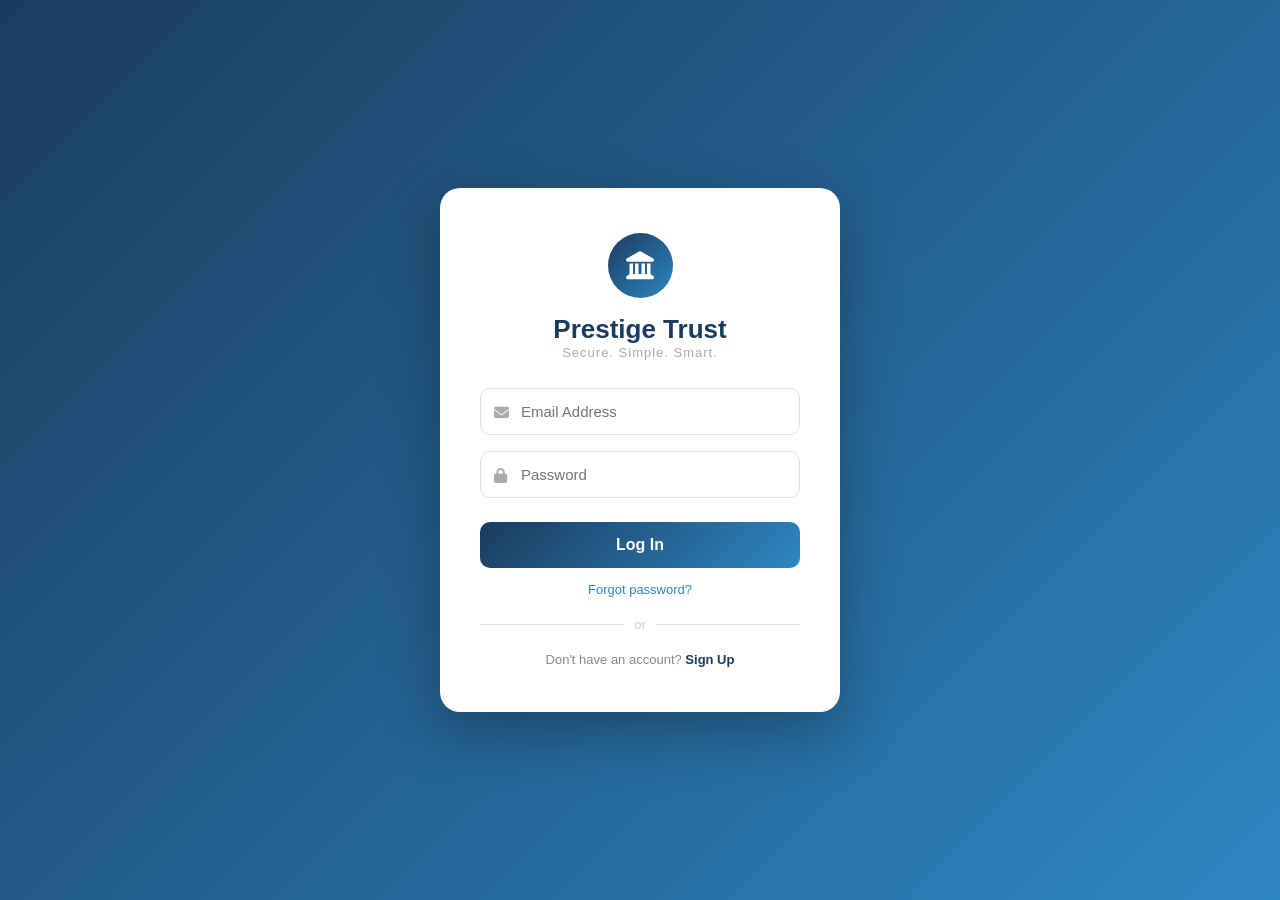
==== index.html @ bafa7035 "add all pages to root" ====
<!DOCTYPE html>
<html>
  <head>
    <title>Prestige Trust</title>
    <link rel="stylesheet" href="https://cdnjs.cloudflare.com/ajax/libs/font-awesome/6.5.0/css/all.min.css">
    <link rel="stylesheet" href="style.css">
  </head>
  <body>

    <div class="container">
      <div class="login-card">

        <div class="logo">
          <i class="fas fa-landmark"></i>
        </div>

        <h1 class="bank-name">Prestige Trust</h1>
        <p class="tagline">Secure. Simple. Smart.</p>

        <div class="input-wrapper">
          <i class="fas fa-envelope input-icon"></i>
          <input type="text" placeholder="Email Address" class="input-field">
        </div>

        <div class="input-wrapper">
          <i class="fas fa-lock input-icon"></i>
          <input type="password" placeholder="Password" class="input-field">
        </div>

        <button class="login-btn" onclick="window.location.href='dashboard.html'">Log In</button>

        <p class="forgot">Forgot password?</p>

        <div class="divider">
          <span>or</span>
        </div>

        <p class="signup">Don't have an account? <span class="signup-link">Sign Up</span></p>

      </div>
    </div>

  </body>
</html>
---- style.css ----
* {
  margin: 0;
  padding: 0;
  box-sizing: border-box;
  font-family: 'Segoe UI', sans-serif;
}

body {
  background: linear-gradient(135deg, #1a3c5e, #2e86c1);
  display: flex;
  justify-content: center;
  align-items: center;
  height: 100vh;
}

.container {
  width: 100%;
  display: flex;
  justify-content: center;
}

.login-card {
  background-color: white;
  padding: 45px 40px;
  border-radius: 20px;
  box-shadow: 0 20px 60px rgba(0, 0, 0, 0.3);
  width: 400px;
  text-align: center;
}

.logo {
  background: linear-gradient(135deg, #1a3c5e, #2e86c1);
  width: 65px;
  height: 65px;
  border-radius: 50%;
  display: flex;
  justify-content: center;
  align-items: center;
  margin: 0 auto 16px;
}

.logo i {
  color: white;
  font-size: 28px;
}

.bank-name {
  font-size: 26px;
  color: #1a3c5e;
  font-weight: 700;
}

.tagline {
  color: #aaa;
  margin-bottom: 28px;
  font-size: 13px;
  letter-spacing: 1px;
}

.input-wrapper {
  position: relative;
  margin-bottom: 16px;
}

.input-icon {
  position: absolute;
  left: 14px;
  top: 50%;
  transform: translateY(-50%);
  color: #aaa;
  font-size: 15px;
}

.input-field {
  width: 100%;
  padding: 14px 14px 14px 40px;
  border: 1px solid #e0e0e0;
  border-radius: 10px;
  font-size: 15px;
  outline: none;
  transition: border 0.3s;
}

.input-field:focus {
  border-color: #2e86c1;
}

.login-btn {
  width: 100%;
  padding: 14px;
  background: linear-gradient(135deg, #1a3c5e, #2e86c1);
  color: white;
  border: none;
  border-radius: 10px;
  font-size: 16px;
  font-weight: 600;
  cursor: pointer;
  margin-top: 8px;
  transition: opacity 0.3s;
}

.login-btn:hover {
  opacity: 0.9;
}

.forgot {
  margin-top: 14px;
  color: #2e86c1;
  font-size: 13px;
  cursor: pointer;
}

.forgot:hover {
  text-decoration: underline;
}

.divider {
  display: flex;
  align-items: center;
  margin: 20px 0;
  color: #ccc;
  font-size: 13px;
}

.divider::before,
.divider::after {
  content: '';
  flex: 1;
  height: 1px;
  background: #e0e0e0;
}

.divider span {
  padding: 0 10px;
}

.signup {
  font-size: 13px;
  color: #888;
}

.signup-link {
  color: #1a3c5e;
  font-weight: 700;
  cursor: pointer;
}

.signup-link:hover {
  text-decoration: underline;
}
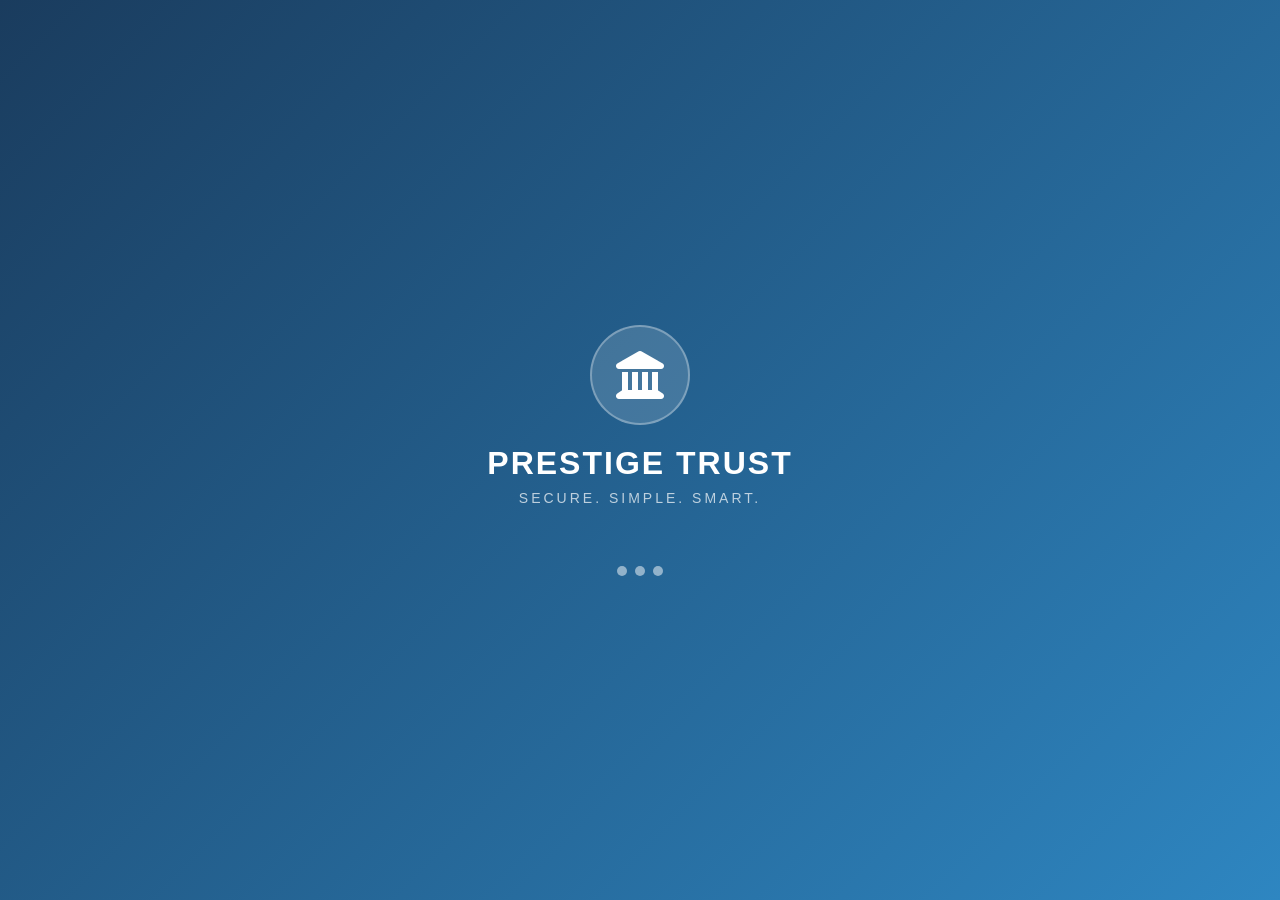
==== commit bfa77559: "premium UI upgrade" ====
--- a/index.html
+++ b/index.html
@@ -2,43 +2,119 @@
 <html>
   <head>
     <title>Prestige Trust</title>
+    <meta name="viewport" content="width=device-width, initial-scale=1.0">
     <link rel="stylesheet" href="https://cdnjs.cloudflare.com/ajax/libs/font-awesome/6.5.0/css/all.min.css">
-    <link rel="stylesheet" href="style.css">
+    <style>
+      * {
+        margin: 0;
+        padding: 0;
+        box-sizing: border-box;
+        font-family: 'Segoe UI', sans-serif;
+      }
+
+      body {
+        background: linear-gradient(135deg, #1a3c5e, #2e86c1);
+        display: flex;
+        justify-content: center;
+        align-items: center;
+        height: 100vh;
+        flex-direction: column;
+      }
+
+      .logo-wrapper {
+        display: flex;
+        flex-direction: column;
+        align-items: center;
+        animation: popIn 0.6s ease;
+      }
+
+      .logo-circle {
+        width: 100px;
+        height: 100px;
+        background: rgba(255,255,255,0.15);
+        border-radius: 50%;
+        display: flex;
+        justify-content: center;
+        align-items: center;
+        margin-bottom: 20px;
+        border: 2px solid rgba(255,255,255,0.3);
+      }
+
+      .logo-circle i {
+        font-size: 48px;
+        color: white;
+      }
+
+      .bank-name {
+        font-size: 32px;
+        font-weight: 700;
+        color: white;
+        letter-spacing: 2px;
+        margin-bottom: 8px;
+      }
+
+      .tagline {
+        font-size: 14px;
+        color: rgba(255,255,255,0.7);
+        letter-spacing: 3px;
+        text-transform: uppercase;
+      }
+
+      .loader {
+        margin-top: 60px;
+        display: flex;
+        gap: 8px;
+      }
+
+      .dot {
+        width: 10px;
+        height: 10px;
+        background: rgba(255,255,255,0.5);
+        border-radius: 50%;
+        animation: bounce 1.2s infinite;
+      }
+
+      .dot:nth-child(2) { animation-delay: 0.2s; }
+      .dot:nth-child(3) { animation-delay: 0.4s; }
+
+      @keyframes popIn {
+        from {
+          opacity: 0;
+          transform: scale(0.8);
+        }
+        to {
+          opacity: 1;
+          transform: scale(1);
+        }
+      }
+
+      @keyframes bounce {
+        0%, 100% { transform: translateY(0); opacity: 0.5; }
+        50% { transform: translateY(-10px); opacity: 1; }
+      }
+    </style>
   </head>
   <body>
 
-    <div class="container">
-      <div class="login-card">
+    <div class="logo-wrapper">
+      <div class="logo-circle">
+        <i class="fas fa-landmark"></i>
+      </div>
+      <h1 class="bank-name">PRESTIGE TRUST</h1>
+      <p class="tagline">Secure. Simple. Smart.</p>
+    </div>
 
-        <div class="logo">
-          <i class="fas fa-landmark"></i>
-        </div>
+    <div class="loader">
+      <div class="dot"></div>
+      <div class="dot"></div>
+      <div class="dot"></div>
+    </div>
 
-        <h1 class="bank-name">Prestige Trust</h1>
-        <p class="tagline">Secure. Simple. Smart.</p>
-
-        <div class="input-wrapper">
-          <i class="fas fa-envelope input-icon"></i>
-          <input type="text" placeholder="Email Address" class="input-field">
-        </div>
-
-        <div class="input-wrapper">
-          <i class="fas fa-lock input-icon"></i>
-          <input type="password" placeholder="Password" class="input-field">
-        </div>
-
-        <button class="login-btn" onclick="window.location.href='dashboard.html'">Log In</button>
-
-        <p class="forgot">Forgot password?</p>
-
-        <div class="divider">
-          <span>or</span>
-        </div>
-
-        <p class="signup">Don't have an account? <span class="signup-link">Sign Up</span></p>
-
-      </div>
-    </div>
+    <script>
+      setTimeout(function() {
+        window.location.href = 'login.html';
+      }, 3000);
+    </script>
 
   </body>
 </html>
